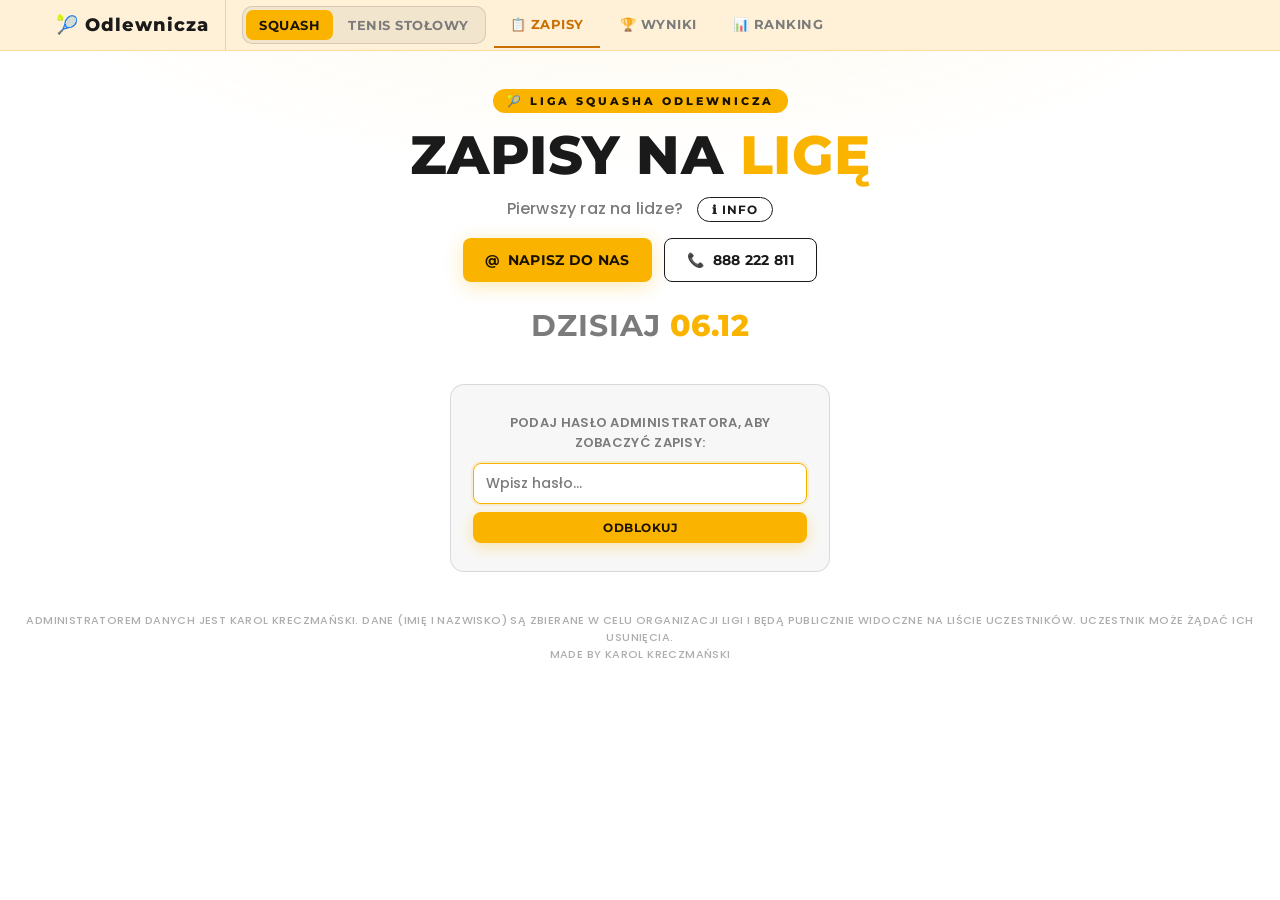
==== index.html @ ff5e689e "Add files via upload" ====
<!DOCTYPE html>
<html lang="pl">
<head>
<meta charset="UTF-8" />
<meta name="viewport" content="width=device-width, initial-scale=1.0" />
<title>Niedzielna Liga Squasha — Zapisy</title>
<link rel="preconnect" href="https://fonts.googleapis.com">
<link href="https://fonts.googleapis.com/css2?family=Montserrat:wght@600;700;800;900&family=Poppins:wght@300;400;500;600;700&display=swap" rel="stylesheet" />
<style>
  *, *::before, *::after { box-sizing: border-box; margin: 0; padding: 0; }

  :root {
    --bg:        #ffffff;
    --surface:   rgba(0,0,0,0.03);
    --glass:     rgba(0,0,0,0.04);
    --border:    rgba(0,0,0,0.12);
    --border-hi: rgba(0,0,0,0.24);
    --muted:     #7b7b7b;
    --text:      #242424;
    --accent:    #fab400;
    --accent-dk: #c96f00;
    --accent2:   #1a1a1a;
    --green:     #1a1a1a;
    --red:       #d64545;
    --c0: #fab400;
    --c1: #1a1a1a;
    --c2: #fab400;
    --c3: #1a1a1a;
  }

  html { scroll-behavior: smooth; }

  body {
    background: var(--bg);
    color: var(--text);
    font-family: 'Poppins', 'Arial', sans-serif;
    min-height: 100vh;
    padding: 0 0 80px;
    position: relative;
  }

  body::before {
    content: '';
    position: fixed;
    inset: 0;
    background:
      radial-gradient(ellipse 90% 45% at 50% -5%, rgba(250,180,0,0.07) 0%, transparent 55%);
    pointer-events: none;
    z-index: 0;
  }

  .rezerwa-separator {
    display: flex;
    align-items: center;
    gap: 10px;
    padding: 8px 16px;
    color: var(--accent);
    font-family: 'Montserrat', sans-serif;
    font-weight: 800;
    font-size: 12px;
    letter-spacing: 2px;
    border-top: 1px dashed rgba(250,180,0,0.35);
    border-bottom: 1px dashed rgba(250,180,0,0.35);
    background: rgba(250,180,0,0.06);
    user-select: none;
  }
  .rezerwa-separator::before,
  .rezerwa-separator::after {
    content: '';
    flex: 1;
    height: 1px;
    background: rgba(250,180,0,0.3);
  }

  /* ── NAV ── */
  .nav {
    background: rgba(255,241,214,0.94);
    border-bottom: 1px solid rgba(250,180,0,0.3);
    position: sticky;
    top: 0;
    z-index: 100;
    backdrop-filter: blur(16px);
    -webkit-backdrop-filter: blur(16px);
  }
  .nav-inner {
    max-width: 1200px;
    margin: 0 auto;
    display: flex;
    align-items: center;
    gap: 4px;
    overflow-x: auto;
    scrollbar-width: none;
    padding: 0 16px;
  }
  .nav-inner::-webkit-scrollbar { display: none; }
  .nav-logo {
    font-family: 'Montserrat', sans-serif;
    font-weight: 800;
    font-size: 18px;
    letter-spacing: 1px;
    color: var(--accent2);
    padding: 14px 16px 14px 0;
    margin-right: 8px;
    border-right: 1px solid var(--border);
    white-space: nowrap;
    flex-shrink: 0;
  }
  .nav-link {
    display: flex;
    align-items: center;
    gap: 6px;
    padding: 14px 16px;
    font-family: 'Montserrat', sans-serif;
    font-size: 13px;
    font-weight: 700;
    letter-spacing: 0.5px;
    color: var(--muted);
    text-decoration: none;
    border-bottom: 2px solid transparent;
    transition: color .15s, border-color .15s;
    white-space: nowrap;
    flex-shrink: 0;
    text-transform: uppercase;
  }
  .nav-link:hover { color: var(--accent2); }
  .nav-link.active {
    color: var(--accent-dk);
    border-bottom-color: var(--accent-dk);
  }

  /* ── PRZEŁĄCZNIK DYSCYPLINY (SQUASH / TENIS STOŁOWY) — w pasku nav ── */
  .disc-switch {
    position: relative;
    display: inline-flex;
    align-self: center;
    flex-shrink: 0;
    order: 1;
    gap: 2px;
    padding: 3px;
    margin: 0 4px;
    border-radius: 10px;
    background: rgba(0,0,0,0.05);
    border: 1px solid var(--border);
  }
  .nav-inner .nav-link { order: 2; }
  .disc-tile {
    position: absolute;
    top: 3px;
    bottom: 3px;
    left: 0;
    width: 0;
    border-radius: 7px;
    background: #fab400;
    transition: transform .22s ease, width .22s ease, background .22s ease;
    z-index: 0;
  }
  .disc-switch[data-active="squash"] .disc-tile { background: #fab400; }
  .disc-switch[data-active="tenis"]  .disc-tile { background: #2f7d5c; }
  .disc-opt {
    position: relative;
    z-index: 1;
    border: none;
    background: transparent;
    cursor: pointer;
    font-family: 'Montserrat', sans-serif;
    font-weight: 700;
    font-size: 13px;
    letter-spacing: 0.5px;
    text-transform: uppercase;
    white-space: nowrap;
    padding: 7px 13px;
    border-radius: 7px;
    color: var(--muted);
    transition: color .2s ease;
  }
  .disc-opt:hover { color: var(--accent2); }
  .disc-switch[data-active="squash"] .disc-opt[data-disc="squash"] { color: #1a1200; }
  .disc-switch[data-active="tenis"]  .disc-opt[data-disc="tenis"]  { color: #ffffff; }

  /* ── PAGE WRAP ── */
  .page-wrap {
    padding: 36px 16px 0;
    position: relative;
    z-index: 1;
  }

  /* ── HEADER ── */
  .header { text-align: center; margin-bottom: 36px; }

  .pill {
    display: inline-block;
    background: var(--accent);
    color: #1a1200;
    font-family: 'Montserrat', sans-serif;
    font-size: 11px;
    font-weight: 800;
    letter-spacing: 3px;
    padding: 5px 14px;
    border-radius: 100px;
    margin-bottom: 14px;
    text-transform: uppercase;
  }

  h1 {
    font-family: 'Montserrat', sans-serif;
    font-weight: 800;
    font-size: clamp(32px, 6.5vw, 54px);
    line-height: 1.05;
    letter-spacing: 0.5px;
    text-transform: uppercase;
    color: var(--accent2);
  }
  h1 span {
    color: var(--accent);
  }

  .sub {
    font-size: 16px;
    font-weight: 500;
    color: var(--muted);
    margin-top: 12px;
    letter-spacing: 0.2px;
  }

  /* ── CONTACT BUTTONS ── */
  .contact-btns {
    display: flex;
    gap: 12px;
    justify-content: center;
    flex-wrap: wrap;
    margin-top: 16px;
  }
  .contact-btn {
    display: inline-flex;
    align-items: center;
    gap: 10px;
    padding: 12px 22px;
    border-radius: 8px;
    font-family: 'Montserrat', sans-serif;
    font-weight: 700;
    font-size: 14px;
    letter-spacing: 0.3px;
    text-transform: uppercase;
    text-decoration: none;
    transition: transform .15s, box-shadow .15s, opacity .15s;
    cursor: pointer;
    white-space: nowrap;
  }
  .contact-btn:hover { transform: translateY(-2px); }
  .contact-btn:active { transform: translateY(0); }
  .contact-btn-fb {
    background: var(--accent);
    color: #1a1200;
    box-shadow: 0 4px 20px rgba(250,180,0,0.3);
  }
  .contact-btn-fb:hover { box-shadow: 0 6px 30px rgba(250,180,0,0.45); }
  .contact-btn-sms {
    background: transparent;
    color: var(--accent2);
    border: 1.5px solid var(--accent2);
  }
  .contact-btn-sms:hover { background: rgba(0,0,0,0.05); }

  /* ── TODAY LABEL ── */
  .today-label { font-family: 'Montserrat', sans-serif; font-weight: 700; color: var(--muted); font-size: 30px; letter-spacing: 1px; }
  .today-date  { font-family: 'Montserrat', sans-serif; font-weight: 800; color: var(--accent); font-size: 30px; letter-spacing: 0.5px; }

  /* ── TOP BAR ── */
  .top-bar {
    display: flex;
    justify-content: flex-end;
    margin-bottom: 16px;
    gap: 8px;
  }

  /* ── BUTTONS ── */
  .btn {
    border-radius: 8px;
    cursor: pointer;
    font-family: 'Montserrat', sans-serif;
    font-weight: 700;
    font-size: 12px;
    letter-spacing: 0.5px;
    padding: 8px 16px;
    transition: all .15s;
    text-transform: uppercase;
    border: none;
  }
  .btn:hover { transform: translateY(-1px); }
  .btn-dark {
    background: var(--glass);
    color: var(--text);
    border: 1.5px solid var(--border);
    backdrop-filter: blur(8px);
  }
  .btn-dark:hover { border-color: var(--border-hi); background: rgba(0,0,0,0.08); }
  .btn-yellow {
    background: var(--accent);
    color: #1a1200;
    box-shadow: 0 4px 16px rgba(250,180,0,0.3);
  }
  .btn-yellow:hover { box-shadow: 0 6px 24px rgba(250,180,0,0.45); }
  .btn-red {
    background: rgba(214,69,69,0.08);
    color: var(--red);
    border: 1.5px solid rgba(214,69,69,0.35);
  }
  .btn-red:hover { background: rgba(214,69,69,0.15); }
  .btn-addlist {
    background: #fab400;
    color: #1a1200;
    border: none;
    box-shadow: 0 4px 16px rgba(250,180,0,0.3);
  }
  .btn-addlist:hover { box-shadow: 0 6px 24px rgba(250,180,0,0.45); }

  /* ── LOGIN BOX ── */
  .login-box {
    background: var(--surface);
    border: 1.5px solid var(--border);
    border-radius: 14px;
    padding: 18px;
    margin-bottom: 16px;
    backdrop-filter: blur(10px);
    -webkit-backdrop-filter: blur(10px);
  }
  .login-box p {
    font-size: 13px;
    font-weight: 600;
    color: var(--muted);
    margin-bottom: 10px;
    letter-spacing: 0.3px;
    text-transform: uppercase;
  }
  .login-row { display: flex; gap: 8px; }
  .err-msg { font-size: 12px; color: var(--red); margin-top: 8px; font-weight: 600; }

  .gate-box {
    max-width: 380px;
    margin: 40px auto;
    text-align: center;
    padding: 28px 22px;
  }
  .gate-box p { text-align: center; }
  .gate-box .login-row { flex-direction: column; }

  .visually-hidden {
    position: absolute;
    width: 1px; height: 1px;
    padding: 0; margin: -1px;
    overflow: hidden;
    clip: rect(0,0,0,0);
    white-space: nowrap;
    border: 0;
  }

  /* ── ADMIN BAR ── */
  .admin-bar {
    background: rgba(250,180,0,0.08);
    border: 1.5px solid rgba(250,180,0,0.3);
    border-radius: 10px;
    padding: 10px 16px;
    margin-bottom: 16px;
    font-size: 13px;
    font-weight: 700;
    color: #a06400;
    letter-spacing: 0.3px;
    text-transform: uppercase;
  }

  /* ── ADMIN SHORTCUTS ── */
  .admin-shortcuts {
    margin-bottom: 20px;
    animation: fadeIn .25s ease;
  }
  .admin-shortcuts-label {
    font-family: 'Montserrat', sans-serif;
    font-weight: 800;
    font-size: 13px;
    letter-spacing: 3px;
    color: var(--muted);
    margin-bottom: 10px;
    text-transform: uppercase;
  }
  .admin-shortcuts-grid {
    display: flex;
    flex-wrap: wrap;
    gap: 10px;
  }
  .admin-shortcut-tile {
    display: inline-flex;
    align-items: center;
    gap: 10px;
    padding: 12px 20px;
    border-radius: 12px;
    font-family: 'Montserrat', sans-serif;
    font-weight: 700;
    font-size: 14px;
    letter-spacing: 0.3px;
    text-decoration: none;
    cursor: pointer;
    transition: transform .15s, box-shadow .15s, background .15s;
    border: 1.5px solid rgba(250,180,0,0.35);
    background: rgba(250,180,0,0.07);
    color: #a06400;
    box-shadow: 0 2px 12px rgba(250,180,0,0.10);
    position: relative;
    overflow: hidden;
  }
  .admin-shortcut-tile::before {
    content: '';
    position: absolute;
    inset: 0;
    background: linear-gradient(120deg, rgba(250,180,0,0.08) 0%, transparent 60%);
    pointer-events: none;
  }
  .admin-shortcut-tile:hover {
    transform: translateY(-2px);
    box-shadow: 0 6px 24px rgba(250,180,0,0.25);
    background: rgba(250,180,0,0.13);
    border-color: rgba(250,180,0,0.6);
  }
  .admin-shortcut-tile:active { transform: translateY(0); }
  .admin-shortcut-tile .tile-icon {
    font-size: 20px;
    line-height: 1;
  }
  .admin-shortcut-tile .tile-text {
    display: flex;
    flex-direction: column;
    gap: 1px;
  }
  .admin-shortcut-tile .tile-title {
    font-size: 14px;
    font-weight: 700;
    letter-spacing: 0.5px;
    text-transform: uppercase;
    line-height: 1;
  }
  .admin-shortcut-tile .tile-desc {
    font-size: 11px;
    font-weight: 600;
    color: rgba(160,100,0,0.65);
    letter-spacing: 1px;
    text-transform: uppercase;
    line-height: 1;
  }
  .admin-shortcut-tile .tile-arrow {
    margin-left: 4px;
    font-size: 16px;
    opacity: 0.6;
    transition: transform .15s, opacity .15s;
  }
  .admin-shortcut-tile:hover .tile-arrow {
    transform: translateX(3px);
    opacity: 1;
  }

  /* ── GRID — 3 kolumny jak w szablonie ── */
  .grid {
    display: grid;
    grid-template-columns: repeat(3, minmax(0, 1fr));
    gap: 14px;
  }
  @media (max-width: 900px) { .grid { grid-template-columns: repeat(2, 1fr); } }
  @media (max-width: 500px) { .grid { grid-template-columns: 1fr; } }

  .grid.grid-tenis {
    grid-template-columns: minmax(0, 360px);
    justify-content: center;
  }

  /* ── SECTION HEADING ── */
  .section-heading {
    display: flex;
    align-items: center;
    gap: 14px;
    font-family: 'Montserrat', sans-serif;
    font-weight: 800;
    font-size: 18px;
    letter-spacing: 2px;
    text-transform: uppercase;
    color: var(--accent2);
    margin: 30px 0 14px;
  }
  .section-heading::after {
    content: '';
    flex: 1;
    height: 1px;
    background: var(--border);
  }

  /* ── CARD ── */
  .card {
    background: #ffffff;
    border: 1px solid var(--border);
    border-radius: 16px;
    overflow: hidden;
    display: flex;
    flex-direction: column;
    box-shadow: 0 2px 14px rgba(0,0,0,0.05);
    transition: border-color .2s, box-shadow .2s;
    position: relative;
  }
  .card::before {
    content: '';
    position: absolute;
    top: 0; left: 0; right: 0;
    height: 3px;
    background: var(--accent);
  }
  .card:hover {
    border-color: rgba(0,0,0,0.2);
    box-shadow: 0 10px 34px rgba(0,0,0,0.12);
  }

  /* ── CARD HEAD ── */
  .card-head {
    padding: 14px 16px 12px;
    border-bottom: 1px solid var(--border);
    background: linear-gradient(135deg, color-mix(in srgb, var(--accent) 8%, transparent), transparent 60%);
    display: flex;
    justify-content: space-between;
    align-items: flex-start;
  }
  .card-head-text { flex: 1; }

  .day-label {
    font-family: 'Montserrat', sans-serif;
    font-weight: 800;
    font-size: 30px;
    color: var(--accent);
    letter-spacing: 0.3px;
    line-height: 1.1;
  }

  .day-sub {
    font-family: 'Poppins', sans-serif;
    font-size: 18px;
    font-weight: 700;
    color: var(--muted);
    margin-top: 4px;
    letter-spacing: 0.6px;
    text-transform: uppercase;
  }
  .day-sub-groups {
    color: var(--accent);
    font-weight: 800;
  }

  .level-badge {
    display: inline-block;
    margin-top: 8px;
    font-family: 'Poppins', sans-serif;
    font-size: 11px;
    font-weight: 700;
    letter-spacing: 1.5px;
    text-transform: uppercase;
    padding: 3px 11px;
    border-radius: 100px;
  }

  .date-label {
    font-family: 'Poppins', sans-serif;
    font-size: 19px;
    font-weight: 700;
    color: var(--muted);
    margin-top: 6px;
    letter-spacing: 0.3px;
  }

  .lock-btn {
    background: transparent;
    border: none;
    cursor: pointer;
    font-size: 16px;
    padding: 4px 6px;
    transition: opacity .15s, transform .15s;
    color: var(--accent);
    border-radius: 6px;
  }
  .lock-btn:hover { opacity: .75; transform: scale(1.15); }

  .panel-btn {
    display: inline-flex;
    align-items: center;
    gap: 5px;
    margin-top: 10px;
    font-family: 'Poppins', sans-serif;
    font-size: 12px;
    font-weight: 700;
    letter-spacing: 1px;
    text-transform: uppercase;
    padding: 6px 14px;
    border-radius: 100px;
    border: 1px solid var(--accent);
    background: var(--accent);
    color: #fff;
    cursor: pointer;
    text-decoration: none;
    transition: opacity .15s, transform .15s;
  }
  .panel-btn:hover  { opacity: .85; transform: translateY(-1px); }
  .panel-btn:active { transform: translateY(0); }

  /* ── PLAYER LIST ── */
  .player-list { flex: 1; min-height: 60px; }
  .player-row {
    display: flex;
    align-items: center;
    gap: 8px;
    padding: 10px 16px;
    border-bottom: 1px solid rgba(0,0,0,0.06);
    animation: fadeIn .2s ease;
    transition: background .15s;
  }
  .player-row:last-child { border-bottom: none; }
  .player-row:hover { background: rgba(0,0,0,0.02); }

  @keyframes fadeIn {
    from { opacity: 0; transform: translateY(-4px); }
    to   { opacity: 1; transform: none; }
  }

  .num {
    font-family: 'Montserrat', sans-serif;
    font-weight: 700;
    font-size: 13px;
    color: var(--accent);
    min-width: 18px;
    text-align: right;
    opacity: 0.7;
  }
  .pname {
    flex: 1;
    font-size: 15px;
    font-weight: 500;
    color: var(--text);
    letter-spacing: 0.2px;
  }

  .empty       { text-align: center; padding: 20px 8px; color: var(--muted); font-size: 13px; font-weight: 600; }
  .loading-txt { text-align: center; padding: 20px 8px; color: var(--muted); font-size: 12px; }
  .closed-txt  { text-align: center; padding: 20px 8px; color: var(--red); font-size: 13px; font-weight: 700; text-transform: uppercase; letter-spacing: 0.5px; }

  /* ── ICON BUTTONS ── */
  .icon-btn {
    background: transparent;
    border-radius: 6px;
    cursor: pointer;
    width: 24px;
    height: 24px;
    font-size: 12px;
    display: flex;
    align-items: center;
    justify-content: center;
    transition: all .15s;
    padding: 0;
    font-family: inherit;
    font-weight: 700;
  }
  .icon-btn:hover { opacity: .75; transform: scale(1.1); }
  .icon-edit { color: var(--accent);  border: 1px solid rgba(250,180,0,0.4); }
  .icon-del  { color: var(--red); border: 1px solid rgba(214,69,69,0.4); }
  .icon-ok   { color: var(--accent2);  border: 1px solid rgba(0,0,0,0.3); }

  /* ── INPUT ROW ── */
  .input-row {
    padding: 12px 14px;
    border-top: 1px solid var(--border);
    display: flex;
    gap: 8px;
    background: rgba(0,0,0,0.02);
  }
  .input-row.closed { opacity: 0.4; pointer-events: none; }

  .field {
    flex: 1;
    background: #ffffff;
    border: 1.5px solid var(--border);
    border-radius: 8px;
    color: var(--text);
    padding: 9px 12px;
    font-size: 14px;
    font-family: 'Poppins', sans-serif;
    font-weight: 500;
    outline: none;
    transition: border-color .15s, box-shadow .15s;
  }
  .field::placeholder { color: var(--muted); }
  .field:focus {
    border-color: var(--accent);
    box-shadow: 0 0 0 2px rgba(250,180,0,0.15);
  }
  .field.err { border-color: var(--red); box-shadow: 0 0 0 2px rgba(214,69,69,0.15); }

  .suggest-box {
    display: none;
    position: fixed;
    background: #ffffff;
    border: 1.5px solid var(--border);
    border-radius: 8px;
    box-shadow: 0 8px 24px rgba(0,0,0,0.15);
    max-height: 220px;
    overflow-y: auto;
    z-index: 50;
  }
  .suggest-item {
    padding: 9px 12px;
    font-size: 14px;
    font-weight: 500;
    color: var(--text);
    cursor: pointer;
    border-bottom: 1px solid rgba(0,0,0,0.05);
  }
  .suggest-item:last-child { border-bottom: none; }
  .suggest-item:hover { background: rgba(250,180,0,0.12); }

  .add-btn {
    background: var(--accent);
    color: #ffffff;
    border: none;
    border-radius: 8px;
    padding: 8px 14px;
    font-family: 'Montserrat', sans-serif;
    font-size: 20px;
    font-weight: 700;
    cursor: pointer;
    transition: all .15s;
    line-height: 1;
    box-shadow: 0 2px 12px color-mix(in srgb, var(--accent) 35%, transparent);
    min-width: 40px;
    display: flex;
    align-items: center;
    justify-content: center;
  }
  .add-btn:hover    { box-shadow: 0 4px 20px color-mix(in srgb, var(--accent) 50%, transparent); transform: translateY(-1px); }
  .add-btn:disabled { opacity: .35; cursor: default; transform: none; box-shadow: none; }

  /* ── FOOTER ── */
  footer {
    text-align: center;
    font-size: 11px;
    font-weight: 500;
    color: rgba(0,0,0,0.32);
    margin-top: 40px;
    letter-spacing: 0.4px;
    text-transform: uppercase;
  }

  /* ── SPINNER ── */
  .spinner {
    display: inline-block;
    width: 14px; height: 14px;
    border: 2px solid rgba(26,18,0,0.3);
    border-top-color: #1a1200;
    border-radius: 50%;
    animation: spin .6s linear infinite;
  }
  .add-btn .spinner {
    border-color: rgba(255,255,255,0.35);
    border-top-color: #ffffff;
  }
  @keyframes spin { to { transform: rotate(360deg); } }

  .info-btn {
    display: inline-flex;
    align-items: center;
    padding: 4px 14px;
    border-radius: 100px;
    font-family: 'Montserrat', sans-serif;
    font-weight: 700;
    font-size: 12px;
    letter-spacing: 1px;
    text-transform: uppercase;
    background: transparent;
    color: var(--accent2);
    border: 1.5px solid var(--accent2);
    cursor: pointer;
    transition: background .15s, box-shadow .15s;
    vertical-align: middle;
    margin-left: 10px;
  }
  .info-btn:hover {
    background: rgba(0,0,0,0.05);
  }

  /* ── MODAL ── */
  .modal-overlay {
    position: fixed; inset: 0; z-index: 999;
    background: rgba(0,0,0,0.7);
    backdrop-filter: blur(6px);
    display: flex; align-items: center; justify-content: center;
    padding: 16px;
    animation: fadeIn .2s ease;
  }
  .modal {
    background: #ffffff;
    border: 1px solid var(--border);
    border-radius: 18px;
    max-width: 520px; width: 100%;
    max-height: 90vh; overflow-y: auto;
    padding: 28px 24px 24px;
    position: relative;
    box-shadow: 0 20px 60px rgba(0,0,0,0.25);
  }
  .modal-close {
    position: absolute; top: 14px; right: 16px;
    background: transparent; border: none;
    color: var(--muted); font-size: 20px;
    cursor: pointer; line-height: 1;
    transition: color .15s;
  }
  .modal-close:hover { color: var(--text); }
  .modal h2 {
    font-family: 'Montserrat', sans-serif;
    font-weight: 800;
    font-size: 22px; letter-spacing: 0.5px;
    text-transform: uppercase;
    color: var(--accent2); margin-bottom: 16px;
  }
  .modal-section { margin-bottom: 16px; }
  .modal-section h3 {
    font-family: 'Montserrat', sans-serif;
    font-size: 12px; font-weight: 800;
    letter-spacing: 2px; text-transform: uppercase;
    color: var(--accent); margin-bottom: 6px;
  }
  .modal-section p, .modal-section li {
    font-size: 15px; font-weight: 400;
    color: var(--text); line-height: 1.6;
  }
  .modal-section ul { list-style: none; padding: 0; }
  .modal-section ul li::before { content: "— "; color: var(--accent); }
  .modal-section a { color: var(--accent2); text-decoration: none; word-break: break-all; font-weight: 600; }
  .modal-section a:hover { text-decoration: underline; }
  .modal-note {
    font-size: 12px; color: var(--muted);
    border-top: 1px solid var(--border);
    padding-top: 12px; margin-top: 4px;
    font-style: italic;
  }

  .input-error {
    font-family: 'Poppins', sans-serif;
    font-size: 13px;
    font-weight: 500;
    color: var(--red);
    padding: 8px 14px 10px;
    border-top: 1px solid rgba(214,69,69,0.15);
    background: rgba(214,69,69,0.05);
    line-height: 1.4;
    animation: fadeIn .2s ease;
  }
  .input-error a {
    color: var(--accent2);
    text-decoration: underline;
    cursor: pointer;
    font-weight: 600;
  }
</style>
</head>
<body>

<!-- ═══ NAV ════════════════════════════════════════════════════ -->
<nav class="nav">
  <div class="nav-inner">
    <div class="nav-logo" id="navLogo" style="cursor:default;touch-action:manipulation;">🎾 Odlewnicza</div>
    <div class="disc-switch">
      <span class="disc-tile"></span>
      <button type="button" class="disc-opt" data-disc="squash">SQUASH</button>
      <button type="button" class="disc-opt" data-disc="tenis">TENIS STOŁOWY</button>
    </div>
    <a class="nav-link active" data-sec="index"   href="index.html">📋 Zapisy</a>
    <a class="nav-link"        data-sec="wyniki"  href="wyniki.html">🏆 Wyniki</a>
    <a class="nav-link"        data-sec="ranking" href="ranking.html">📊 Ranking</a>
  </div>
</nav>

<!-- ═══ PRZEŁĄCZNIK DYSCYPLINY ══════════════════════════════════ -->
<script>
  window.__PAGE_DISC = "squash";
  window.__PAGE_SEC  = "index";
</script>
<script>
(function () {
  var KEY = "odlewnicza_disc";
  var PAGE_DISC = window.__PAGE_DISC;   // "squash" | "tenis"
  var PAGE_SEC  = window.__PAGE_SEC;    // "index" | "wyniki" | "ranking"
  var MAP = {
    squash: { index: "index.html",       wyniki: "wyniki.html",       ranking: "ranking.html" },
    tenis:  { index: "index-tenis.html", wyniki: "wyniki-tenis.html", ranking: "ranking-tenis.html" }
  };

  // Zapamiętany wybór dyscypliny — jeśli inny niż ta strona, przejdź na właściwy wariant.
  var stored = null;
  try { stored = localStorage.getItem(KEY); } catch (e) {}
  if ((stored === "squash" || stored === "tenis") && stored !== PAGE_DISC) {
    location.replace(MAP[stored][PAGE_SEC]);
    return;
  }
  try { localStorage.setItem(KEY, PAGE_DISC); } catch (e) {}

  document.addEventListener("DOMContentLoaded", function () {
    // Linki nav -> właściwa dyscyplina
    document.querySelectorAll(".nav-link[data-sec]").forEach(function (a) {
      a.setAttribute("href", MAP[PAGE_DISC][a.dataset.sec]);
    });

    var sw = document.querySelector(".disc-switch");
    if (!sw) return;
    sw.dataset.active = PAGE_DISC;

    var tile = sw.querySelector(".disc-tile");
    function place() {
      var act = sw.querySelector('.disc-opt[data-disc="' + sw.dataset.active + '"]');
      if (!act) return;
      tile.style.width = act.offsetWidth + "px";
      tile.style.transform = "translateX(" + act.offsetLeft + "px)";
    }
    place();
    window.addEventListener("resize", place);
    if (document.fonts && document.fonts.ready) document.fonts.ready.then(place);

    sw.querySelectorAll(".disc-opt").forEach(function (btn) {
      btn.addEventListener("click", function () {
        var d = btn.dataset.disc;
        if (d === PAGE_DISC) return;
        try { localStorage.setItem(KEY, d); } catch (e) {}
        location.href = MAP[d][PAGE_SEC];
      });
    });
  });
})();
</script>

<!-- ═══ KONFIGURACJA ════════════════════════════════════════════ -->
<script>
  const APPS_SCRIPT_URL = "https://script.google.com/macros/s/AKfycbzkHLvjtq2LegCNM4yETGkzf7rzB6c80Pci5KnYWLFcTFF7qZRJF0tUIDew01oEgnNY/exec";
  const CUTOFF_HOUR = 23;

 const today = new Date();
  const todayDateStr = today.toLocaleDateString("pl-PL", {
    day: "2-digit",
    month: "2-digit",
    timeZone: "Europe/Warsaw"
  });
</script>

<div class="page-wrap">
  <div class="header">
    <div class="pill">🎾 Liga Squasha Odlewnicza</div>
    <h1>ZAPISY NA <span>LIGĘ</span></h1>
    <p class="sub">Pierwszy raz na lidze? <button class="info-btn" onclick="openModal()">ℹ INFO</button>
      <div class="contact-btns">
        <a href="mailto:kontakt@odlewnicza7.pl" class="contact-btn contact-btn-fb">
          @ &nbsp;Napisz do nas
        </a>
        <a href="tel:888222811" class="contact-btn contact-btn-sms">
          📞 &nbsp;888 222 811
        </a>
      </div>
      <br>
      <span class="today-label" id="todayLabel"></span><span class="today-date" id="todayDate"></span>
    </p>
  </div>

  <div id="gate"></div>
  <div class="top-bar gated" id="topBar"></div>
  <div id="loginBox" class="gated"></div>
  <div id="adminBar" class="gated"></div>
  <div class="section-heading gated">Squash</div>
  <div class="grid gated" id="gridSquash"></div>
  <div class="section-heading gated">Tenis stołowy</div>
  <div class="grid grid-tenis gated" id="gridTenis"></div>

  <footer>Administratorem danych jest Karol Kreczmański. Dane (imię i nazwisko) są zbierane w celu organizacji ligi i będą publicznie widoczne na liście uczestników. Uczestnik może żądać ich usunięcia. <br> Made by Karol Kreczmański</footer>
</div>

<script>
// ══════════════════════════════════════════════════════════════
//  SEKCJE — każda to jedna karta w gridzie
// ══════════════════════════════════════════════════════════════
const SECTIONS = [
  {
    key:    "sun_ab",
    label:  "Niedziela · 20:00",
    sub:    "A / B",
    level:  "Zaawansowani",
    color:  "#c2680a",
    group:  "squash",
    dow:    0,
  },
  {
    key:    "sun_cd",
    label:  "Niedziela · 17:30",
    sub:    "C / D",
    level:  "Średniozaawansowani",
    color:  "#1a1a1a",
    group:  "squash",
    dow:    0,
  },
  {
    key:    "sun_ef",
    label:  "Niedziela · 15:00",
    sub:    "E / F",
    level:  "Początkujący",
    color:  "#a13d2b",
    group:  "squash",
    dow:    0,
  },
  {
    key:    "sr_tenis",
    label:  "Środa · 18:30 i 20:00",
    sub:    "",
    level:  "Zapisy otwarte",
    color:  "#2f7d5c",
    group:  "tenis",
    dow:    3,
    panelUrl: "https://script.google.com/macros/s/AKfycbwCGx8QaRz0gAs0ps4gj-d_6vwyxMplll_P4r0yzgf8TWPf-NxeErOnMGg8aIX3qRf67A/exec?liga=pingpong",
  },
];

const REZERWA_MARKER = "REZERWA";

function getNextDow(dow) {
  const now   = new Date();
  const today = now.getDay();
  const hour  = parseInt(new Date().toLocaleString("pl-PL", {
    hour: "2-digit", hour12: false, timeZone: "Europe/Warsaw"
  }));
  let diff = (dow - today + 7) % 7;
  if (diff === 0 && hour >= CUTOFF_HOUR) diff = 7;
  const d = new Date(now);
  d.setDate(d.getDate() + diff);
  d.setHours(0, 0, 0, 0);
  return d;
}

function dateKey(d) {
  return `${d.getFullYear()}-${String(d.getMonth()+1).padStart(2,'0')}-${String(d.getDate()).padStart(2,'0')}`;
}

function formatPL(d) {
  return d.toLocaleDateString("pl-PL", { day:"2-digit", month:"2-digit", year:"numeric" });
}

for (const sec of SECTIONS) { sec.date = getNextDow(sec.dow); }

function sectionOf(key) { return SECTIONS.find(s => s.key === key); }

let state = {
  lists:         {},
  loading:       {},
  inputs:        {},
  saving:        {},
  editing:       null,
  editVal:       "",
  errors:        {},
  locked:        {},
  adminMode:     false,
  showLogin:     false,
  passInput:     "",
  passErr:       false,
  adminPassword: "",
  viewUnlocked:  false,
  gateInput:     "",
  gateErr:       false,
  addListConfirm: null,
  addListSaving:  false,
  allowedPlayers: [],
};

// ── API (JSONP) ─────────────────────────────────────────────────
function api(params) {
  return new Promise((resolve, reject) => {
    const cbName = "jsonp_" + Math.random().toString(36).slice(2);
    let script;
    const timeout = setTimeout(() => {
      delete window[cbName]; if (script) script.remove();
      reject(new Error("timeout"));
    }, 10000);
    window[cbName] = (data) => {
      clearTimeout(timeout); delete window[cbName]; if (script) script.remove();
      resolve(data);
    };
    script = document.createElement("script");
    const p = { ...params, callback: cbName };
    script.src = APPS_SCRIPT_URL + "?" + new URLSearchParams(p).toString();
    script.onerror = () => { clearTimeout(timeout); delete window[cbName]; reject(new Error("script error")); };
    document.head.appendChild(script);
  });
}

// ── Akcje ──────────────────────────────────────────────────────
async function loadSection(sec) {
  state.loading[sec.key] = true; render();
  try {
    const res = await api({ action:"list", dayKey:sec.key, dateStr:dateKey(sec.date) });
    if (res.ok) { state.lists[sec.key] = res.players; state.locked[sec.key] = res.locked; }
  } catch(e) {}
  state.loading[sec.key] = false; render();
}

async function addPlayer(key) {
  if (state.locked[key]) return;
  const name = (state.inputs[key] || "").trim();
  if (!name) return;
  state.saving[key] = true; state.errors[key] = null; render();
  const res = await api({ action:"add", dayKey:key, dateStr:dateKey(sectionOf(key).date), name });
  if (res.ok) { state.lists[key] = res.players; state.inputs[key] = ""; state.errors[key] = null; }
  else { state.errors[key] = res.error; }
  state.saving[key] = false; render();
}

async function removePlayer(key, idx) {
  const res = await api({ action:"remove", dayKey:key, dateStr:dateKey(sectionOf(key).date), idx, password:state.adminPassword });
  if (res.ok) { state.lists[key] = res.players; render(); }
}

async function saveEdit(key) {
  if (!state.editing) return;
  const res = await api({ action:"edit", dayKey:key, dateStr:dateKey(sectionOf(key).date), idx:state.editing.idx, newName:state.editVal, password:state.adminPassword });
  if (res.ok) { state.lists[key] = res.players; state.editing = null; render(); }
}

async function toggleLocked(key) {
  const action = state.locked[key] ? "unlock" : "lock";
  const res    = await api({ action, dayKey:key, dateStr:dateKey(sectionOf(key).date), password:state.adminPassword });
  if (res.ok) { state.locked[key] = res.locked; render(); }
}

// ── Render ─────────────────────────────────────────────────────
function render() {
  renderTodayDate();
  renderGate();
  if (!state.viewUnlocked) return;
  renderTopBar(); renderLoginBox(); renderAdminBar(); renderGrid(); renderAddListModal();
}

function renderGate() {
  const gate = document.getElementById("gate");

  if (state.viewUnlocked) {
    gate.innerHTML = "";
    document.querySelectorAll(".gated").forEach(el => { el.style.display = ""; });
    return;
  }

  document.querySelectorAll(".gated").forEach(el => { el.style.display = "none"; });

  gate.innerHTML = `
    <form class="login-box gate-box" id="gateForm" autocomplete="on">
      <p>Podaj hasło administratora, aby zobaczyć zapisy:</p>
      <div class="login-row">
        <input class="visually-hidden" type="text" name="username" autocomplete="username" value="widz" readonly tabindex="-1" aria-hidden="true" />
        <input class="field${state.gateErr?" err":""}" id="gateInp" name="password" type="password" autocomplete="current-password" placeholder="Wpisz hasło…" value="${esc(state.gateInput)}" />
        <button class="btn btn-yellow" id="gateOk" type="submit">Odblokuj</button>
      </div>
      ${state.gateErr ? '<p class="err-msg">Błędne hasło</p>' : ""}
    </form>`;
  const form = gate.querySelector("#gateForm");
  const inp = gate.querySelector("#gateInp");
  inp.addEventListener("input", e => { state.gateInput = e.target.value; state.gateErr = false; });
  form.addEventListener("submit", e => { e.preventDefault(); tryUnlock(); });
  inp.focus();
}

const GATE_STORAGE_KEY = "wpc_view_password";

async function tryUnlock() {
  const res = await api({ action: "checkPassword", password: state.gateInput });
  if (res.ok) {
    state.viewUnlocked = true;
    try { localStorage.setItem(GATE_STORAGE_KEY, state.gateInput); } catch(e) {}
    state.gateInput = ""; state.gateErr = false;
    render();
    Promise.all(SECTIONS.map(loadSection));
    loadAllowedPlayers();
  } else {
    state.gateErr = true;
    try { localStorage.removeItem(GATE_STORAGE_KEY); } catch(e) {}
    render();
  }
}

async function loadAllowedPlayers() {
  try {
    const res = await api({ action: "getAllowedPlayers" });
    if (res.ok) state.allowedPlayers = res.players || [];
  } catch (e) {}
}

function renderTodayDate() {
  const label = document.getElementById("todayLabel");
  const date  = document.getElementById("todayDate");
  if (label) label.textContent = "DZISIAJ ";
  if (date)  date.textContent  = todayDateStr;
}

function renderTopBar() {
  const el = document.getElementById("topBar");
  el.innerHTML = "";
  if (state.adminMode) {
    el.appendChild(mkBtn("Wyłącz admina","btn btn-red", () => { state.adminMode=false; render(); }));
  } else {
    el.appendChild(mkBtn("🔐 Admin","btn btn-dark", () => { state.showLogin=!state.showLogin; render(); }));
  }
}

function renderLoginBox() {
  const el = document.getElementById("loginBox");
  if (!state.showLogin || state.adminMode) { el.innerHTML=""; return; }
  el.innerHTML = `
    <div class="login-box">
      <p>Hasło administratora:</p>
      <div class="login-row">
        <input class="field${state.passErr?" err":""}" id="passInp" type="password" placeholder="Wpisz hasło…" value="${esc(state.passInput)}" />
        <button class="btn btn-yellow" id="passOk">OK</button>
        <button class="btn btn-dark"   id="passX">✕</button>
      </div>
      ${state.passErr ? '<p class="err-msg">Błędne hasło</p>' : ""}
    </div>`;
  const inp = el.querySelector("#passInp");
  inp.addEventListener("input",   e => { state.passInput=e.target.value; state.passErr=false; });
  inp.addEventListener("keydown", e => { if(e.key==="Enter") tryLogin(); });
  el.querySelector("#passOk").addEventListener("click", tryLogin);
  el.querySelector("#passX").addEventListener("click",  () => { state.showLogin=false; state.passInput=""; state.passErr=false; render(); });
  inp.focus();
}

function renderAdminBar() {
  const el = document.getElementById("adminBar");
  el.innerHTML = state.adminMode
    ? '<div class="admin-bar">✓ Tryb administratora — możesz edytować, usuwać wpisy i zamykać zapisy</div>'
    : "";
}

function renderGrid() {
  const gridSquash = document.getElementById("gridSquash");
  const gridTenis  = document.getElementById("gridTenis");
  gridSquash.innerHTML = ""; gridTenis.innerHTML = "";
  for (const sec of SECTIONS) {
    const target = sec.group === "tenis" ? gridTenis : gridSquash;
    target.appendChild(mkCard(sec));
  }
}

// ── Modal: dodaj do listy graczy ──────────────────────────────
function renderAddListModal() {
  const existing = document.getElementById("addListModal");
  if (existing) existing.remove();
  if (!state.addListConfirm) return;

  const overlay = document.createElement("div");
  overlay.id = "addListModal";
  overlay.className = "modal-overlay";
  overlay.addEventListener("click", e => { if (e.target === overlay) { state.addListConfirm = null; render(); } });

  const saving = state.addListSaving;
  overlay.innerHTML = `
    <div class="modal" style="max-width:400px;text-align:center;">
      <h2>Potwierdź dane</h2>
      <p style="margin-bottom:14px;">Podaj dane, aby dodać się do listy graczy:</p>
      <div style="text-align:left;margin-bottom:12px;">
        <label style="display:block;font-size:12px;font-weight:700;color:var(--muted);margin-bottom:4px;text-transform:uppercase;letter-spacing:0.5px;">Nazwisko i Imię</label>
        <input class="field" id="addListName" type="text" value="${esc(state.addListConfirm.name)}" ${saving?"disabled":""} />
      </div>
      <div style="text-align:left;margin-bottom:8px;">
        <label style="display:block;font-size:12px;font-weight:700;color:var(--muted);margin-bottom:4px;text-transform:uppercase;letter-spacing:0.5px;">Numer telefonu</label>
        <input class="field" id="addListPhone" type="tel" placeholder="np. 888 222 811" value="${esc(state.addListConfirm.phone || "")}" ${saving?"disabled":""} />
      </div>
      <p class="err-msg" id="addListErr" style="display:none;text-align:left;margin-bottom:8px;"></p>
      <p style="font-size:13px;color:var(--muted);margin:10px 0 18px;">Sprawdź, czy dane są poprawne (Nazwisko Imię), zanim potwierdzisz.</p>
      <div style="display:flex;gap:10px;justify-content:center;">
        <button class="btn btn-dark" id="addListCancel" ${saving?"disabled":""}>Anuluj</button>
        <button class="btn btn-yellow" id="addListOk" ${saving?"disabled":""}>${saving ? '<span class="spinner"></span>' : "Tak, dodaj mnie"}</button>
      </div>
    </div>`;
  document.body.appendChild(overlay);

  const nameInp  = overlay.querySelector("#addListName");
  const phoneInp = overlay.querySelector("#addListPhone");
  nameInp.addEventListener("input",  e => { state.addListConfirm.name  = e.target.value; });
  phoneInp.addEventListener("input", e => { state.addListConfirm.phone = e.target.value; });

  overlay.querySelector("#addListCancel").addEventListener("click", () => { state.addListConfirm = null; render(); });
  overlay.querySelector("#addListOk").addEventListener("click", confirmAddToList);
  if (!saving) nameInp.focus();
}

async function confirmAddToList() {
  if (!state.addListConfirm || state.addListSaving) return;
  const { key } = state.addListConfirm;
  const name  = (state.addListConfirm.name  || "").trim();
  const phone = (state.addListConfirm.phone || "").trim();
  const phoneDigits = phone.replace(/\D/g, "");

  const errEl = document.getElementById("addListErr");
  let errMsg = "";
  if (!name) errMsg = "Podaj nazwisko i imię";
  else if (phoneDigits.length < 9) errMsg = "Podaj poprawny numer telefonu (min. 9 cyfr)";
  if (errMsg) {
    if (errEl) { errEl.textContent = errMsg; errEl.style.display = "block"; }
    return;
  }

  state.addListConfirm.name  = name;
  state.addListConfirm.phone = phone;
  state.addListSaving = true; render();
  try {
    const res = await api({ action: "addToAllowedList", name, phone });
    if (res.ok) {
      state.addListConfirm = null;
      state.addListSaving  = false;
      state.inputs[key] = name;
      await addPlayer(key);
      return;
    } else {
      state.errors[key] = res.error || "Nie udało się dodać do listy";
    }
  } catch (e) {
    state.errors[key] = "Błąd połączenia, spróbuj ponownie";
  }
  state.addListConfirm = null;
  state.addListSaving  = false;
  render();
}

// ── mkCard ──────────────────────────────────────────────────────
function mkCard(sec) {
  const players  = state.lists[sec.key] || [];
  const loading  = state.loading[sec.key];
  const saving   = state.saving[sec.key];
  const isClosed = state.locked[sec.key];

  const card = document.createElement("div");
  card.className = "card";
  card.style.setProperty("--accent", sec.color);

  const headDiv = document.createElement("div");
  headDiv.className = "card-head";

  const textDiv = document.createElement("div");
  textDiv.className = "card-head-text";

  const dayEl = document.createElement("div");
  dayEl.className = "day-label";
  dayEl.textContent = sec.label;

  const badge = document.createElement("span");
  badge.className = "level-badge";
  badge.textContent = sec.level;
  badge.style.cssText = `background:${sec.color}22;color:#1a1200;border:1px solid ${sec.color}80;`;

  const dateEl = document.createElement("div");
  dateEl.className = "date-label";
  dateEl.textContent = formatPL(sec.date);

  textDiv.appendChild(dayEl);
  if (sec.sub) {
    const subEl = document.createElement("div");
    subEl.className = "day-sub";
    subEl.innerHTML = `Grupy <span class="day-sub-groups">${esc(sec.sub)}</span>`;
    textDiv.appendChild(subEl);
  }
  textDiv.appendChild(badge);
  textDiv.appendChild(dateEl);

  if (sec.panelUrl) {
    const panelBtn = document.createElement("a");
    panelBtn.className = "panel-btn";
    panelBtn.href = sec.panelUrl;
    panelBtn.target = "_blank";
    panelBtn.rel = "noopener";
    panelBtn.textContent = "🖥 PANEL";
    textDiv.appendChild(panelBtn);
  }

  headDiv.appendChild(textDiv);

  if (state.adminMode) {
    const lockBtn = document.createElement("button");
    lockBtn.className   = "lock-btn";
    lockBtn.textContent = isClosed ? "🔒" : "🔓";
    lockBtn.addEventListener("click", () => toggleLocked(sec.key));
    headDiv.appendChild(lockBtn);
  }
  card.appendChild(headDiv);

  const list = document.createElement("div");
  list.className = "player-list";

  if (isClosed) {
    list.innerHTML = `<div class="closed-txt">🔒 Zapisy zamknięte</div>`;
  } else if (loading) {
    list.innerHTML = `<div class="loading-txt"><span class="spinner"></span></div>`;
  } else if (players.length === 0) {
    list.innerHTML = `<div class="empty">Brak zapisanych graczy</div>`;
  } else {
    players.forEach((name, i) => {
      if (name === REZERWA_MARKER) {
        const sep = document.createElement("div");
        sep.className = "rezerwa-separator";
        sep.textContent = "▼  REZERWA  ▼";
        if (state.adminMode) {
          const btnDel = mkIconBtn("✕","icon-btn icon-del", () => removePlayer(sec.key, i));
          btnDel.style.marginLeft = "4px";
          sep.appendChild(btnDel);
        }
        list.appendChild(sep);
        return;
      }

      const isRezerwa = players.slice(0, i).includes(REZERWA_MARKER);
      const isEdit    = state.editing && state.editing.key === sec.key && state.editing.idx === i;
      const row       = document.createElement("div");
      row.className   = "player-row";

      const numBefore = players.slice(0, i).filter(p => p !== REZERWA_MARKER).length;
      row.innerHTML = isRezerwa
        ? `<span class="num" style="color:var(--c2);opacity:0.5">—</span>`
        : `<span class="num">${numBefore + 1}</span>`;

      if (state.adminMode && isEdit) {
        const inp = document.createElement("input");
        inp.className = "field"; inp.value = state.editVal; inp.style.flex = "1";
        inp.addEventListener("input",   e => state.editVal = e.target.value);
        inp.addEventListener("keydown", e => {
          if (e.key==="Enter")  saveEdit(sec.key);
          if (e.key==="Escape") { state.editing=null; render(); }
        });
        row.appendChild(inp);
        setTimeout(() => inp.focus(), 0);
        row.appendChild(mkIconBtn("✓","icon-btn icon-ok", () => saveEdit(sec.key)));
      } else {
        const span = document.createElement("span");
        span.className   = "pname";
        span.textContent = name;
        if (isRezerwa) span.style.opacity = "0.55";
        row.appendChild(span);
        if (state.adminMode) {
          const wrap = document.createElement("div");
          wrap.style.display = "flex"; wrap.style.gap = "4px";
          wrap.appendChild(mkIconBtn("✎","icon-btn icon-edit", () => {
            state.editing = { key: sec.key, idx: i };
            state.editVal = name; render();
          }));
          wrap.appendChild(mkIconBtn("✕","icon-btn icon-del", () => removePlayer(sec.key, i)));
          row.appendChild(wrap);
        }
      }
      list.appendChild(row);
    });
  }
  card.appendChild(list);

  const inputRow = document.createElement("div");
  inputRow.className = "input-row" + (isClosed ? " closed" : "");

  const inp = document.createElement("input");
  inp.className   = "field"; inp.type = "text";
  inp.placeholder = isClosed ? "Zapisy zamknięte" : "Nazwisko i Imię lub nr tel.";
  inp.value       = state.inputs[sec.key] || "";
  inp.disabled    = isClosed;
  inp.autocomplete = "off";

  let lastPhoneLookup = "";
  inp.addEventListener("input", async e => {
    const val = e.target.value;
    state.inputs[sec.key] = val;
    const trimmed = val.trim();
    const digits = val.replace(/\D/g, "");
    const isNumericish = trimmed !== "" && /^[+\d\s()-]+$/.test(trimmed);

    if (isNumericish) {
      hideSuggestions();
      if (digits.length >= 9 && digits !== lastPhoneLookup) {
        lastPhoneLookup = digits;
        const core = digits.slice(-9);
        try {
          const res = await api({ action: "lookupPhone", phone: core });
          if (res.ok && (state.inputs[sec.key] || "").replace(/\D/g, "") === digits) {
            inp.value = res.name;
            state.inputs[sec.key] = res.name;
          }
        } catch (err) {}
      }
    } else {
      showSuggestions(inp, sec.key, trimmed, isClosed);
    }
  });
  inp.addEventListener("focus", () => { if (state.inputs[sec.key]) showSuggestions(inp, sec.key, state.inputs[sec.key], isClosed); });
  inp.addEventListener("blur",  () => { setTimeout(hideSuggestions, 150); });
  inp.addEventListener("keydown", e => {
    if (e.key === "Enter" && !isClosed) addPlayer(sec.key);
    if (e.key === "Escape") hideSuggestions();
  });

  const addB = document.createElement("button");
  addB.className = "add-btn"; addB.style.background = sec.color;
  addB.disabled  = !!saving || isClosed;
  addB.innerHTML = saving ? '<span class="spinner"></span>' : "+";
  addB.addEventListener("click", () => addPlayer(sec.key));
  inputRow.appendChild(inp); inputRow.appendChild(addB);
  card.appendChild(inputRow);

  const err = state.errors[sec.key];
  if (err) {
    const errDiv = document.createElement("div");
    errDiv.className = "input-error";
    if (err === "NOT_ON_LIST") {
      errDiv.innerHTML = `⚠️ Nie znaleziono Cię na liście graczy!`;
      const addListBtn = document.createElement("button");
      addListBtn.className   = "btn btn-addlist";
      addListBtn.style.cssText = "margin-top:10px;width:100%;";
      addListBtn.textContent = "DODAJ DO LISTY GRACZY";
      addListBtn.addEventListener("click", () => {
        const name = (state.inputs[sec.key] || "").trim();
        if (!name) return;
        state.addListConfirm = { key: sec.key, name, phone: "" };
        render();
      });
      errDiv.appendChild(addListBtn);
    } else {
      errDiv.textContent = "⚠️ " + err;
    }
    card.appendChild(errDiv);
  }

  inp.addEventListener("input", () => {
    if (state.errors[sec.key]) { state.errors[sec.key] = null; render(); }
  });

  return card;
}

// ── Helpers ─────────────────────────────────────────────────────
function mkBtn(label, cls, onClick) {
  const b = document.createElement("button");
  b.className = cls; b.textContent = label;
  b.addEventListener("click", onClick); return b;
}
function mkIconBtn(label, cls, onClick) {
  const b = document.createElement("button");
  b.className = cls; b.textContent = label;
  b.addEventListener("click", onClick); return b;
}
function esc(s) { return String(s).replace(/&/g,"&amp;").replace(/"/g,"&quot;"); }

// ── Podpowiedzi nazwisk (globalny box, żeby nie ucinał go .card { overflow:hidden }) ──
const suggestBox = document.createElement("div");
suggestBox.className = "suggest-box";
suggestBox.style.position = "fixed";
document.body.appendChild(suggestBox);

function hideSuggestions() { suggestBox.style.display = "none"; suggestBox.innerHTML = ""; }

function showSuggestions(inputEl, key, query, isClosed) {
  const q = query.trim().toLowerCase();
  if (!q || isClosed) { hideSuggestions(); return; }
  const matches = (state.allowedPlayers || []).filter(n => {
    const nl = n.toLowerCase();
    return nl.startsWith(q) || nl.split(/\s+/).some(w => w.startsWith(q));
  }).slice(0, 8);
  if (!matches.length) { hideSuggestions(); return; }

  const rect = inputEl.getBoundingClientRect();
  suggestBox.style.left  = rect.left + "px";
  suggestBox.style.top   = (rect.bottom + 4) + "px";
  suggestBox.style.width = rect.width + "px";

  suggestBox.innerHTML = "";
  matches.forEach(n => {
    const item = document.createElement("div");
    item.className = "suggest-item";
    item.textContent = n;
    item.addEventListener("mousedown", ev => {
      ev.preventDefault();
      inputEl.value = n;
      state.inputs[key] = n;
      hideSuggestions();
    });
    suggestBox.appendChild(item);
  });
  suggestBox.style.display = "block";
}
window.addEventListener("scroll", hideSuggestions, true);
window.addEventListener("resize", hideSuggestions);

async function tryLogin() {
  const res = await api({ action:"checkPassword", password:state.passInput });
  if (res.ok) {
    state.adminMode=true; state.adminPassword=state.passInput;
    state.showLogin=false; state.passInput=""; state.passErr=false;
  } else { state.passErr=true; }
  render();
}

// ── Init ─────────────────────────────────────────────────────────
try { state.gateInput = localStorage.getItem(GATE_STORAGE_KEY) || ""; } catch(e) {}
render();
if (state.gateInput) { tryUnlock(); }

// potrojny klik
(function() {
  var clicks = 0, timer;
  document.getElementById("navLogo").addEventListener("click", function() {
    clicks++;
    if (clicks === 1) {
      timer = setTimeout(function() { clicks = 0; }, 800);
    }
    if (clicks >= 3) {
      clearTimeout(timer);
      clicks = 0;
      window.open("https://script.google.com/macros/s/AKfycbwCGx8QaRz0gAs0ps4gj-d_6vwyxMplll_P4r0yzgf8TWPf-NxeErOnMGg8aIX3qRf67A/exec?liga=odlewnicza", "_blank");
    }
  });
})();
</script>

<!-- ═══ MODAL INFO ═══════════════════════════════════════════════ -->
<div class="modal-overlay" id="infoModal" style="display:none" onclick="if(event.target===this)closeModal()">
  <div class="modal">
    <button class="modal-close" onclick="closeModal()">✕</button>
    <h2>Informacje ogólne</h2>

    <div class="modal-section">
      <p>Rozgrywki typu „każdy z każdym" w grupach 6–8 osobowych. Zazwyczaj gramy do 2 wygranych setów do 11 pkt. z przewagami.</p>
    </div>

    <div class="modal-section">
      <h3>Dla kogo?</h3>
      <p>Trzy poziomy zaawansowania — znajdziesz grupę dla siebie!</p>
      <ul>
        <li>Grupy A/B (20:00) — zaawansowani</li>
        <li>Grupy C/D (17:30) — średniozaawansowani</li>
        <li>Grupy E/F (15:00) — początkujący</li>
      </ul>
    </div>

    <div class="modal-section">
      <h3>Kiedy?</h3>
      <p>Niedziela — trzy bloki godzinowe (15:00, 17:30, 20:00)</p>
    </div>

   <div class="modal-section">
      <h3>Koszt</h3>
      <p>70 zł lub 55 zł z multisportem</p>
    </div>

    <div class="modal-section">
      <h3>Zapisy i kontakt</h3>
      <p>Zapisy na tej stronie. W razie pytań napisz do nas mailowo lub zadzwoń.</p>
    </div>

    <p class="modal-note">* Odwołanie obecności tego samego dnia co liga wiąże się z obowiązkiem uiszczenia pełnej opłaty za udział.</p>
  </div>
</div>

<script>
  function openModal()  { document.getElementById("infoModal").style.display = "flex"; }
  function closeModal() { document.getElementById("infoModal").style.display = "none"; }
  document.addEventListener("keydown", e => { if(e.key==="Escape") closeModal(); });
</script>

</body>
</html>
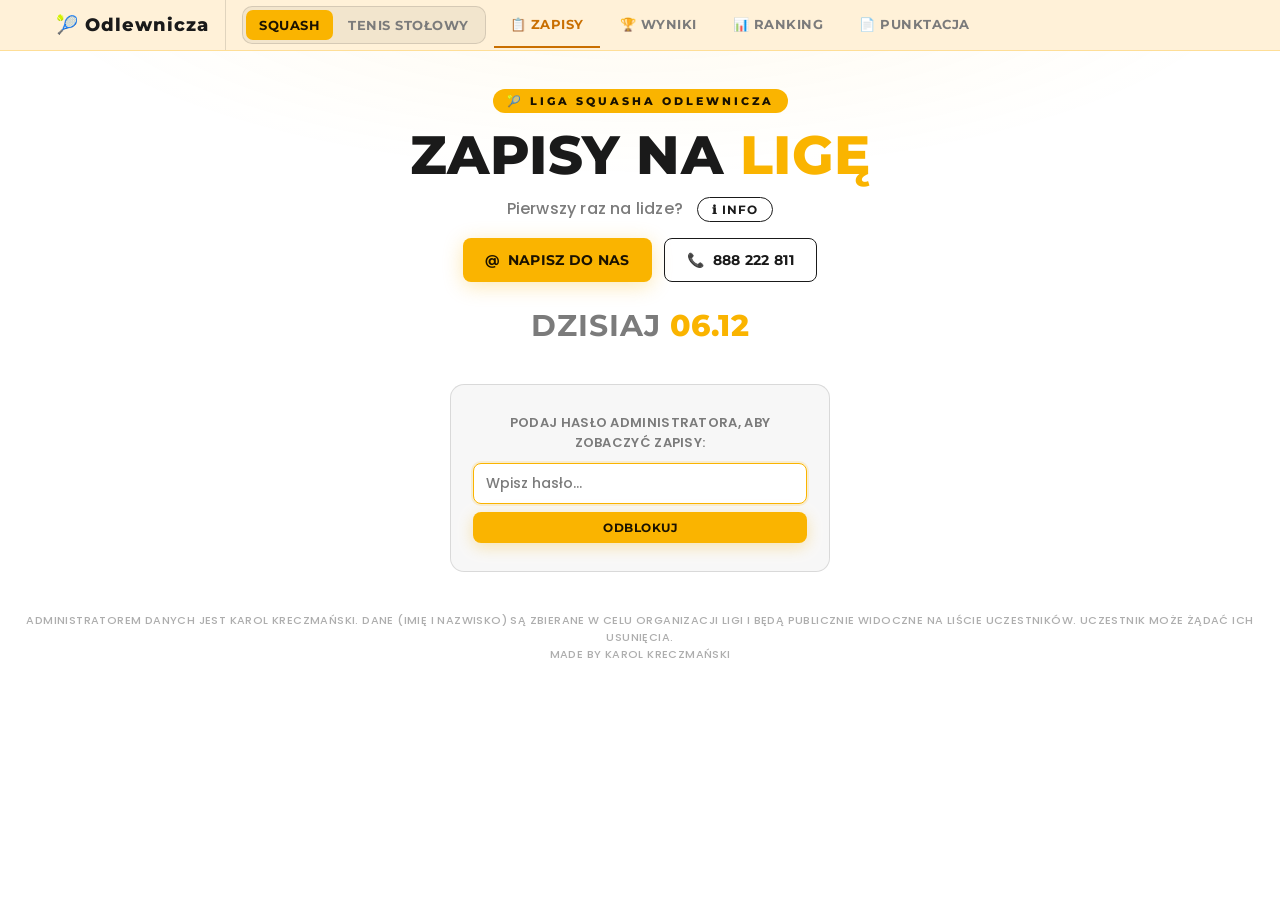
==== commit c9acbf14: "Add files via upload" ====
--- a/index.html
+++ b/index.html
@@ -176,6 +176,16 @@
   .disc-opt:hover { color: var(--accent2); }
   .disc-switch[data-active="squash"] .disc-opt[data-disc="squash"] { color: #1a1200; }
   .disc-switch[data-active="tenis"]  .disc-opt[data-disc="tenis"]  { color: #ffffff; }
+
+  .nav-break { display: none; }
+
+  /* ── MOBILE: WYNIKI / RANKING pod logo i przełącznikiem dyscypliny ── */
+  @media (max-width: 640px) {
+    .nav-inner { flex-wrap: wrap; overflow-x: visible; justify-content: center; row-gap: 0; }
+    .nav-logo { border-right: none; margin-right: 0; padding-right: 0; }
+    .nav-break { display: block; flex-basis: 100%; height: 0; order: 2; }
+    .nav-inner .nav-link { order: 3; padding: 12px 9px; font-size: 12px; gap: 4px; }
+  }
 
   /* ── PAGE WRAP ── */
   .page-wrap {
@@ -871,9 +881,11 @@
       <button type="button" class="disc-opt" data-disc="squash">SQUASH</button>
       <button type="button" class="disc-opt" data-disc="tenis">TENIS STOŁOWY</button>
     </div>
+    <span class="nav-break"></span>
     <a class="nav-link active" data-sec="index"   href="index.html">📋 Zapisy</a>
     <a class="nav-link"        data-sec="wyniki"  href="wyniki.html">🏆 Wyniki</a>
     <a class="nav-link"        data-sec="ranking" href="ranking.html">📊 Ranking</a>
+    <a class="nav-link"        data-sec="punktacja" href="punktacja.html">📄 Punktacja</a>
   </div>
 </nav>
 
@@ -888,8 +900,8 @@
   var PAGE_DISC = window.__PAGE_DISC;   // "squash" | "tenis"
   var PAGE_SEC  = window.__PAGE_SEC;    // "index" | "wyniki" | "ranking"
   var MAP = {
-    squash: { index: "index.html",       wyniki: "wyniki.html",       ranking: "ranking.html" },
-    tenis:  { index: "index-tenis.html", wyniki: "wyniki-tenis.html", ranking: "ranking-tenis.html" }
+    squash: { index: "index.html",       wyniki: "wyniki.html",       ranking: "ranking.html",       punktacja: "punktacja.html" },
+    tenis:  { index: "index-tenis.html", wyniki: "wyniki-tenis.html", ranking: "ranking-tenis.html", punktacja: "punktacja-tenis.html" }
   };
 
   // Zapamiętany wybór dyscypliny — jeśli inny niż ta strona, przejdź na właściwy wariant.
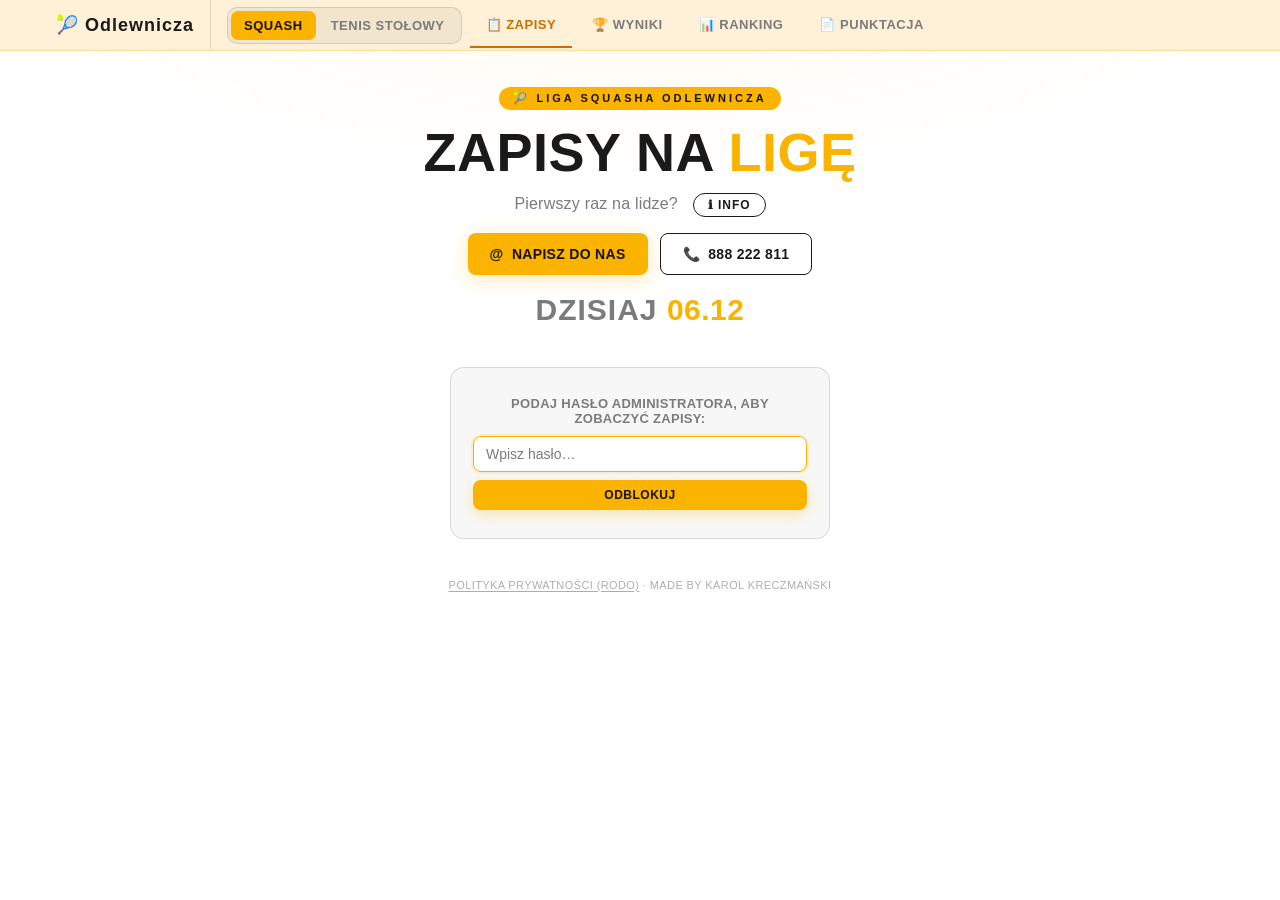
==== commit f3043f7d: "Add files via upload" ====
--- a/index.html
+++ b/index.html
@@ -3,9 +3,9 @@
 <head>
 <meta charset="UTF-8" />
 <meta name="viewport" content="width=device-width, initial-scale=1.0" />
+<meta name="robots" content="noindex, nofollow" />
 <title>Niedzielna Liga Squasha — Zapisy</title>
-<link rel="preconnect" href="https://fonts.googleapis.com">
-<link href="https://fonts.googleapis.com/css2?family=Montserrat:wght@600;700;800;900&family=Poppins:wght@300;400;500;600;700&display=swap" rel="stylesheet" />
+<link href="pliki/fonts/fonts.css" rel="stylesheet" />
 <style>
   *, *::before, *::after { box-sizing: border-box; margin: 0; padding: 0; }
 
@@ -868,6 +868,8 @@
     cursor: pointer;
     font-weight: 600;
   }
+  footer a.privacy-link { color: inherit; text-decoration: underline; text-underline-offset: 2px; }
+  footer a.privacy-link:hover { color: var(--accent-dk); }
 </style>
 </head>
 <body>
@@ -986,7 +988,7 @@
   <div class="section-heading gated">Tenis stołowy</div>
   <div class="grid grid-tenis gated" id="gridTenis"></div>
 
-  <footer>Administratorem danych jest Karol Kreczmański. Dane (imię i nazwisko) są zbierane w celu organizacji ligi i będą publicznie widoczne na liście uczestników. Uczestnik może żądać ich usunięcia. <br> Made by Karol Kreczmański</footer>
+  <footer><a class="privacy-link" href="polityka-prywatnosci.html">Polityka prywatności (RODO)</a> · Made by Karol Kreczmański</footer>
 </div>
 
 <script>
@@ -1076,6 +1078,7 @@
   passErr:       false,
   adminPassword: "",
   viewUnlocked:  false,
+  viewPassword:  "",
   gateInput:     "",
   gateErr:       false,
   addListConfirm: null,
@@ -1180,25 +1183,36 @@
 
 const GATE_STORAGE_KEY = "wpc_view_password";
 
+let unlockInFlight = false;
 async function tryUnlock() {
-  const res = await api({ action: "checkPassword", password: state.gateInput });
+  // Hasło zapamiętujemy PRZED await — równoległe wywołanie (auto-odblokowanie + Enter/podwójny klik)
+  // czytało wyczyszczone pole i nadpisywało viewPassword pustym tekstem → "Brak uprawnień".
+  if (unlockInFlight || state.viewUnlocked) return;
+  const pw = state.gateInput;
+  if (!pw) { state.gateErr = true; render(); return; }
+  unlockInFlight = true;
+  let res;
+  try { res = await api({ action: "checkPassword", password: pw }); }
+  catch (e) { res = { ok: false, netErr: true }; }
+  finally { unlockInFlight = false; }
   if (res.ok) {
     state.viewUnlocked = true;
-    try { localStorage.setItem(GATE_STORAGE_KEY, state.gateInput); } catch(e) {}
+    state.viewPassword = pw;
+    try { localStorage.setItem(GATE_STORAGE_KEY, pw); } catch(e) {}
     state.gateInput = ""; state.gateErr = false;
     render();
     Promise.all(SECTIONS.map(loadSection));
     loadAllowedPlayers();
   } else {
     state.gateErr = true;
-    try { localStorage.removeItem(GATE_STORAGE_KEY); } catch(e) {}
+    if (!res.netErr) { try { localStorage.removeItem(GATE_STORAGE_KEY); } catch(e) {} }
     render();
   }
 }
 
 async function loadAllowedPlayers() {
   try {
-    const res = await api({ action: "getAllowedPlayers" });
+    const res = await api({ action: "getAllowedPlayers", password: state.viewPassword });
     if (res.ok) state.allowedPlayers = res.players || [];
   } catch (e) {}
 }
@@ -1272,8 +1286,8 @@
   const saving = state.addListSaving;
   overlay.innerHTML = `
     <div class="modal" style="max-width:400px;text-align:center;">
-      <h2>Potwierdź dane</h2>
-      <p style="margin-bottom:14px;">Podaj dane, aby dodać się do listy graczy:</p>
+      <h2>Nowy gracz – potwierdź dane</h2>
+      <p style="margin-bottom:14px;">Podaj dane, aby dodać gracza do listy:</p>
       <div style="text-align:left;margin-bottom:12px;">
         <label style="display:block;font-size:12px;font-weight:700;color:var(--muted);margin-bottom:4px;text-transform:uppercase;letter-spacing:0.5px;">Nazwisko i Imię</label>
         <input class="field" id="addListName" type="text" value="${esc(state.addListConfirm.name)}" ${saving?"disabled":""} />
@@ -1283,10 +1297,11 @@
         <input class="field" id="addListPhone" type="tel" placeholder="np. 888 222 811" value="${esc(state.addListConfirm.phone || "")}" ${saving?"disabled":""} />
       </div>
       <p class="err-msg" id="addListErr" style="display:none;text-align:left;margin-bottom:8px;"></p>
-      <p style="font-size:13px;color:var(--muted);margin:10px 0 18px;">Sprawdź, czy dane są poprawne (Nazwisko Imię), zanim potwierdzisz.</p>
+      <p style="font-size:13px;color:var(--muted);margin:10px 0 12px;">Sprawdź, czy dane są poprawne (Nazwisko Imię), zanim potwierdzisz.</p>
+      <p style="font-size:12px;line-height:1.5;color:var(--muted);text-align:left;margin:0 0 18px;padding:9px 11px;border-radius:8px;background:rgba(0,0,0,0.04);">ⓘ Poinformuj gracza, że jego nazwisko i wyniki będą publikowane na stronie ligi, a telefon służy tylko do kontaktu w sprawach ligi (szczegóły na kartce / kod QR przy recepcji, <a href="polityka-prywatnosci.html" target="_blank" rel="noopener" style="color:inherit;text-decoration:underline;">polityka prywatności</a>).</p>
       <div style="display:flex;gap:10px;justify-content:center;">
         <button class="btn btn-dark" id="addListCancel" ${saving?"disabled":""}>Anuluj</button>
-        <button class="btn btn-yellow" id="addListOk" ${saving?"disabled":""}>${saving ? '<span class="spinner"></span>' : "Tak, dodaj mnie"}</button>
+        <button class="btn btn-yellow" id="addListOk" ${saving?"disabled":""}>${saving ? '<span class="spinner"></span>' : "Tak, dodaj gracza"}</button>
       </div>
     </div>`;
   document.body.appendChild(overlay);
@@ -1321,7 +1336,7 @@
   state.addListConfirm.phone = phone;
   state.addListSaving = true; render();
   try {
-    const res = await api({ action: "addToAllowedList", name, phone });
+    const res = await api({ action: "addToAllowedList", name, phone, password: state.viewPassword });
     if (res.ok) {
       state.addListConfirm = null;
       state.addListSaving  = false;
@@ -1491,7 +1506,7 @@
         lastPhoneLookup = digits;
         const core = digits.slice(-9);
         try {
-          const res = await api({ action: "lookupPhone", phone: core });
+          const res = await api({ action: "lookupPhone", phone: core, password: state.viewPassword });
           if (res.ok && (state.inputs[sec.key] || "").replace(/\D/g, "") === digits) {
             inp.value = res.name;
             state.inputs[sec.key] = res.name;
@@ -1601,9 +1616,10 @@
 window.addEventListener("resize", hideSuggestions);
 
 async function tryLogin() {
-  const res = await api({ action:"checkPassword", password:state.passInput });
+  const pw = state.passInput;
+  const res = await api({ action:"checkPassword", password:pw });
   if (res.ok) {
-    state.adminMode=true; state.adminPassword=state.passInput;
+    state.adminMode=true; state.adminPassword=pw;
     state.showLogin=false; state.passInput=""; state.passErr=false;
   } else { state.passErr=true; }
   render();
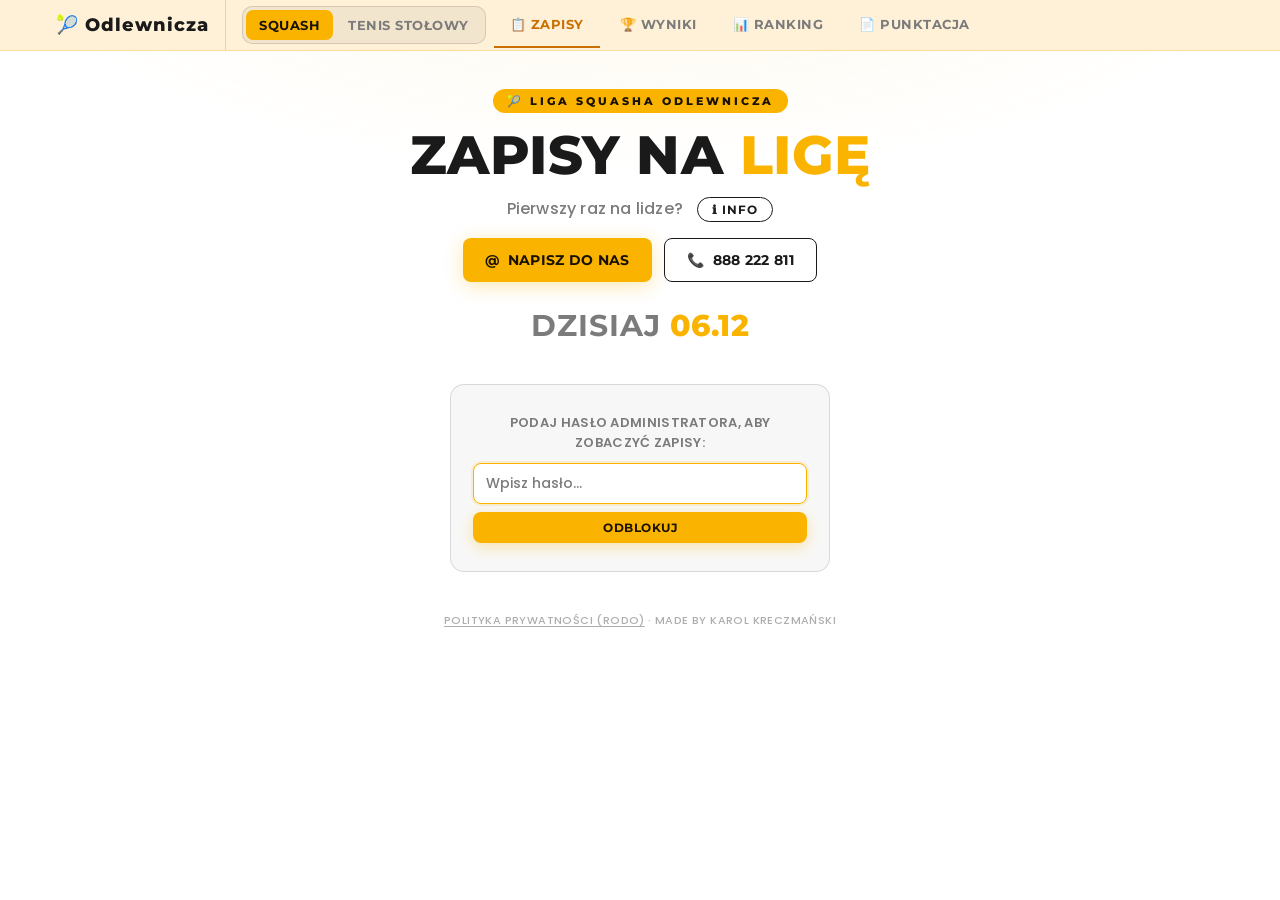
==== commit a5cc1903: "Add files via upload" ====
--- a/index.html
+++ b/index.html
@@ -1092,7 +1092,8 @@
     const cbName = "jsonp_" + Math.random().toString(36).slice(2);
     let script;
     const timeout = setTimeout(() => {
-      delete window[cbName]; if (script) script.remove();
+      // Spóźniona odpowiedź może jeszcze przyjść — zostawiamy pustą funkcję.
+      window[cbName] = () => { delete window[cbName]; }; if (script) script.remove();
       reject(new Error("timeout"));
     }, 10000);
     window[cbName] = (data) => {
--- a/pliki/fonts/fonts.css
+++ b/pliki/fonts/fonts.css
@@ -0,0 +1,163 @@
+/* Czcionki hostowane lokalnie (bez połączeń z Google Fonts) — Montserrat, Poppins: SIL Open Font License */
+/* Montserrat — latin-ext */
+@font-face {
+  font-family: 'Montserrat';
+  font-style: normal;
+  font-weight: 600;
+  font-display: swap;
+  src: url(montserrat-latin-ext-0.woff2) format('woff2');
+  unicode-range: U+0100-02BA, U+02BD-02C5, U+02C7-02CC, U+02CE-02D7, U+02DD-02FF, U+0304, U+0308, U+0329, U+1D00-1DBF, U+1E00-1E9F, U+1EF2-1EFF, U+2020, U+20A0-20AB, U+20AD-20C0, U+2113, U+2C60-2C7F, U+A720-A7FF;
+}
+/* Montserrat — latin */
+@font-face {
+  font-family: 'Montserrat';
+  font-style: normal;
+  font-weight: 600;
+  font-display: swap;
+  src: url(montserrat-latin-1.woff2) format('woff2');
+  unicode-range: U+0000-00FF, U+0131, U+0152-0153, U+02BB-02BC, U+02C6, U+02DA, U+02DC, U+0304, U+0308, U+0329, U+2000-206F, U+20AC, U+2122, U+2191, U+2193, U+2212, U+2215, U+FEFF, U+FFFD;
+}
+/* Montserrat — latin-ext */
+@font-face {
+  font-family: 'Montserrat';
+  font-style: normal;
+  font-weight: 700;
+  font-display: swap;
+  src: url(montserrat-latin-ext-0.woff2) format('woff2');
+  unicode-range: U+0100-02BA, U+02BD-02C5, U+02C7-02CC, U+02CE-02D7, U+02DD-02FF, U+0304, U+0308, U+0329, U+1D00-1DBF, U+1E00-1E9F, U+1EF2-1EFF, U+2020, U+20A0-20AB, U+20AD-20C0, U+2113, U+2C60-2C7F, U+A720-A7FF;
+}
+/* Montserrat — latin */
+@font-face {
+  font-family: 'Montserrat';
+  font-style: normal;
+  font-weight: 700;
+  font-display: swap;
+  src: url(montserrat-latin-1.woff2) format('woff2');
+  unicode-range: U+0000-00FF, U+0131, U+0152-0153, U+02BB-02BC, U+02C6, U+02DA, U+02DC, U+0304, U+0308, U+0329, U+2000-206F, U+20AC, U+2122, U+2191, U+2193, U+2212, U+2215, U+FEFF, U+FFFD;
+}
+/* Montserrat — latin-ext */
+@font-face {
+  font-family: 'Montserrat';
+  font-style: normal;
+  font-weight: 800;
+  font-display: swap;
+  src: url(montserrat-latin-ext-0.woff2) format('woff2');
+  unicode-range: U+0100-02BA, U+02BD-02C5, U+02C7-02CC, U+02CE-02D7, U+02DD-02FF, U+0304, U+0308, U+0329, U+1D00-1DBF, U+1E00-1E9F, U+1EF2-1EFF, U+2020, U+20A0-20AB, U+20AD-20C0, U+2113, U+2C60-2C7F, U+A720-A7FF;
+}
+/* Montserrat — latin */
+@font-face {
+  font-family: 'Montserrat';
+  font-style: normal;
+  font-weight: 800;
+  font-display: swap;
+  src: url(montserrat-latin-1.woff2) format('woff2');
+  unicode-range: U+0000-00FF, U+0131, U+0152-0153, U+02BB-02BC, U+02C6, U+02DA, U+02DC, U+0304, U+0308, U+0329, U+2000-206F, U+20AC, U+2122, U+2191, U+2193, U+2212, U+2215, U+FEFF, U+FFFD;
+}
+/* Montserrat — latin-ext */
+@font-face {
+  font-family: 'Montserrat';
+  font-style: normal;
+  font-weight: 900;
+  font-display: swap;
+  src: url(montserrat-latin-ext-0.woff2) format('woff2');
+  unicode-range: U+0100-02BA, U+02BD-02C5, U+02C7-02CC, U+02CE-02D7, U+02DD-02FF, U+0304, U+0308, U+0329, U+1D00-1DBF, U+1E00-1E9F, U+1EF2-1EFF, U+2020, U+20A0-20AB, U+20AD-20C0, U+2113, U+2C60-2C7F, U+A720-A7FF;
+}
+/* Montserrat — latin */
+@font-face {
+  font-family: 'Montserrat';
+  font-style: normal;
+  font-weight: 900;
+  font-display: swap;
+  src: url(montserrat-latin-1.woff2) format('woff2');
+  unicode-range: U+0000-00FF, U+0131, U+0152-0153, U+02BB-02BC, U+02C6, U+02DA, U+02DC, U+0304, U+0308, U+0329, U+2000-206F, U+20AC, U+2122, U+2191, U+2193, U+2212, U+2215, U+FEFF, U+FFFD;
+}
+/* Poppins — latin-ext */
+@font-face {
+  font-family: 'Poppins';
+  font-style: normal;
+  font-weight: 300;
+  font-display: swap;
+  src: url(poppins-latin-ext-2.woff2) format('woff2');
+  unicode-range: U+0100-02BA, U+02BD-02C5, U+02C7-02CC, U+02CE-02D7, U+02DD-02FF, U+0304, U+0308, U+0329, U+1D00-1DBF, U+1E00-1E9F, U+1EF2-1EFF, U+2020, U+20A0-20AB, U+20AD-20C0, U+2113, U+2C60-2C7F, U+A720-A7FF;
+}
+/* Poppins — latin */
+@font-face {
+  font-family: 'Poppins';
+  font-style: normal;
+  font-weight: 300;
+  font-display: swap;
+  src: url(poppins-latin-3.woff2) format('woff2');
+  unicode-range: U+0000-00FF, U+0131, U+0152-0153, U+02BB-02BC, U+02C6, U+02DA, U+02DC, U+0304, U+0308, U+0329, U+2000-206F, U+20AC, U+2122, U+2191, U+2193, U+2212, U+2215, U+FEFF, U+FFFD;
+}
+/* Poppins — latin-ext */
+@font-face {
+  font-family: 'Poppins';
+  font-style: normal;
+  font-weight: 400;
+  font-display: swap;
+  src: url(poppins-latin-ext-4.woff2) format('woff2');
+  unicode-range: U+0100-02BA, U+02BD-02C5, U+02C7-02CC, U+02CE-02D7, U+02DD-02FF, U+0304, U+0308, U+0329, U+1D00-1DBF, U+1E00-1E9F, U+1EF2-1EFF, U+2020, U+20A0-20AB, U+20AD-20C0, U+2113, U+2C60-2C7F, U+A720-A7FF;
+}
+/* Poppins — latin */
+@font-face {
+  font-family: 'Poppins';
+  font-style: normal;
+  font-weight: 400;
+  font-display: swap;
+  src: url(poppins-latin-5.woff2) format('woff2');
+  unicode-range: U+0000-00FF, U+0131, U+0152-0153, U+02BB-02BC, U+02C6, U+02DA, U+02DC, U+0304, U+0308, U+0329, U+2000-206F, U+20AC, U+2122, U+2191, U+2193, U+2212, U+2215, U+FEFF, U+FFFD;
+}
+/* Poppins — latin-ext */
+@font-face {
+  font-family: 'Poppins';
+  font-style: normal;
+  font-weight: 500;
+  font-display: swap;
+  src: url(poppins-latin-ext-6.woff2) format('woff2');
+  unicode-range: U+0100-02BA, U+02BD-02C5, U+02C7-02CC, U+02CE-02D7, U+02DD-02FF, U+0304, U+0308, U+0329, U+1D00-1DBF, U+1E00-1E9F, U+1EF2-1EFF, U+2020, U+20A0-20AB, U+20AD-20C0, U+2113, U+2C60-2C7F, U+A720-A7FF;
+}
+/* Poppins — latin */
+@font-face {
+  font-family: 'Poppins';
+  font-style: normal;
+  font-weight: 500;
+  font-display: swap;
+  src: url(poppins-latin-7.woff2) format('woff2');
+  unicode-range: U+0000-00FF, U+0131, U+0152-0153, U+02BB-02BC, U+02C6, U+02DA, U+02DC, U+0304, U+0308, U+0329, U+2000-206F, U+20AC, U+2122, U+2191, U+2193, U+2212, U+2215, U+FEFF, U+FFFD;
+}
+/* Poppins — latin-ext */
+@font-face {
+  font-family: 'Poppins';
+  font-style: normal;
+  font-weight: 600;
+  font-display: swap;
+  src: url(poppins-latin-ext-8.woff2) format('woff2');
+  unicode-range: U+0100-02BA, U+02BD-02C5, U+02C7-02CC, U+02CE-02D7, U+02DD-02FF, U+0304, U+0308, U+0329, U+1D00-1DBF, U+1E00-1E9F, U+1EF2-1EFF, U+2020, U+20A0-20AB, U+20AD-20C0, U+2113, U+2C60-2C7F, U+A720-A7FF;
+}
+/* Poppins — latin */
+@font-face {
+  font-family: 'Poppins';
+  font-style: normal;
+  font-weight: 600;
+  font-display: swap;
+  src: url(poppins-latin-9.woff2) format('woff2');
+  unicode-range: U+0000-00FF, U+0131, U+0152-0153, U+02BB-02BC, U+02C6, U+02DA, U+02DC, U+0304, U+0308, U+0329, U+2000-206F, U+20AC, U+2122, U+2191, U+2193, U+2212, U+2215, U+FEFF, U+FFFD;
+}
+/* Poppins — latin-ext */
+@font-face {
+  font-family: 'Poppins';
+  font-style: normal;
+  font-weight: 700;
+  font-display: swap;
+  src: url(poppins-latin-ext-10.woff2) format('woff2');
+  unicode-range: U+0100-02BA, U+02BD-02C5, U+02C7-02CC, U+02CE-02D7, U+02DD-02FF, U+0304, U+0308, U+0329, U+1D00-1DBF, U+1E00-1E9F, U+1EF2-1EFF, U+2020, U+20A0-20AB, U+20AD-20C0, U+2113, U+2C60-2C7F, U+A720-A7FF;
+}
+/* Poppins — latin */
+@font-face {
+  font-family: 'Poppins';
+  font-style: normal;
+  font-weight: 700;
+  font-display: swap;
+  src: url(poppins-latin-11.woff2) format('woff2');
+  unicode-range: U+0000-00FF, U+0131, U+0152-0153, U+02BB-02BC, U+02C6, U+02DA, U+02DC, U+0304, U+0308, U+0329, U+2000-206F, U+20AC, U+2122, U+2191, U+2193, U+2212, U+2215, U+FEFF, U+FFFD;
+}
